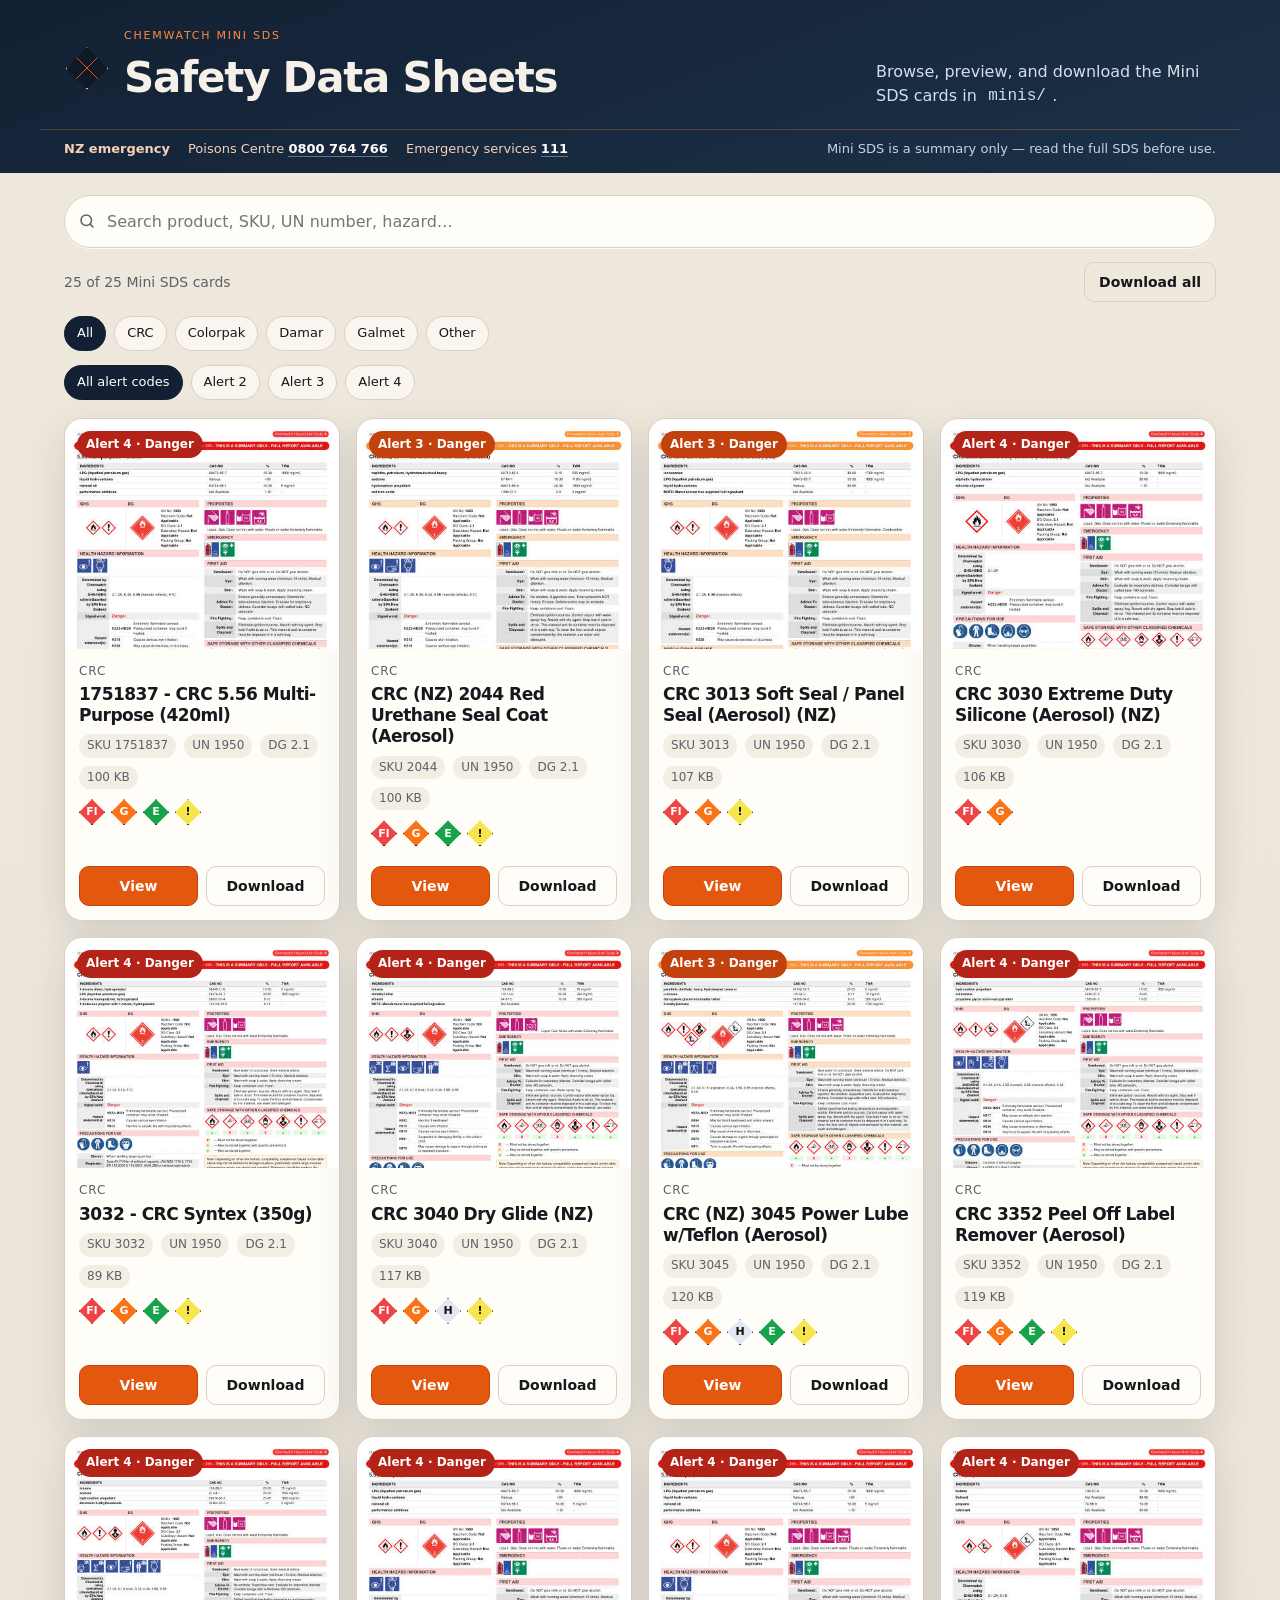
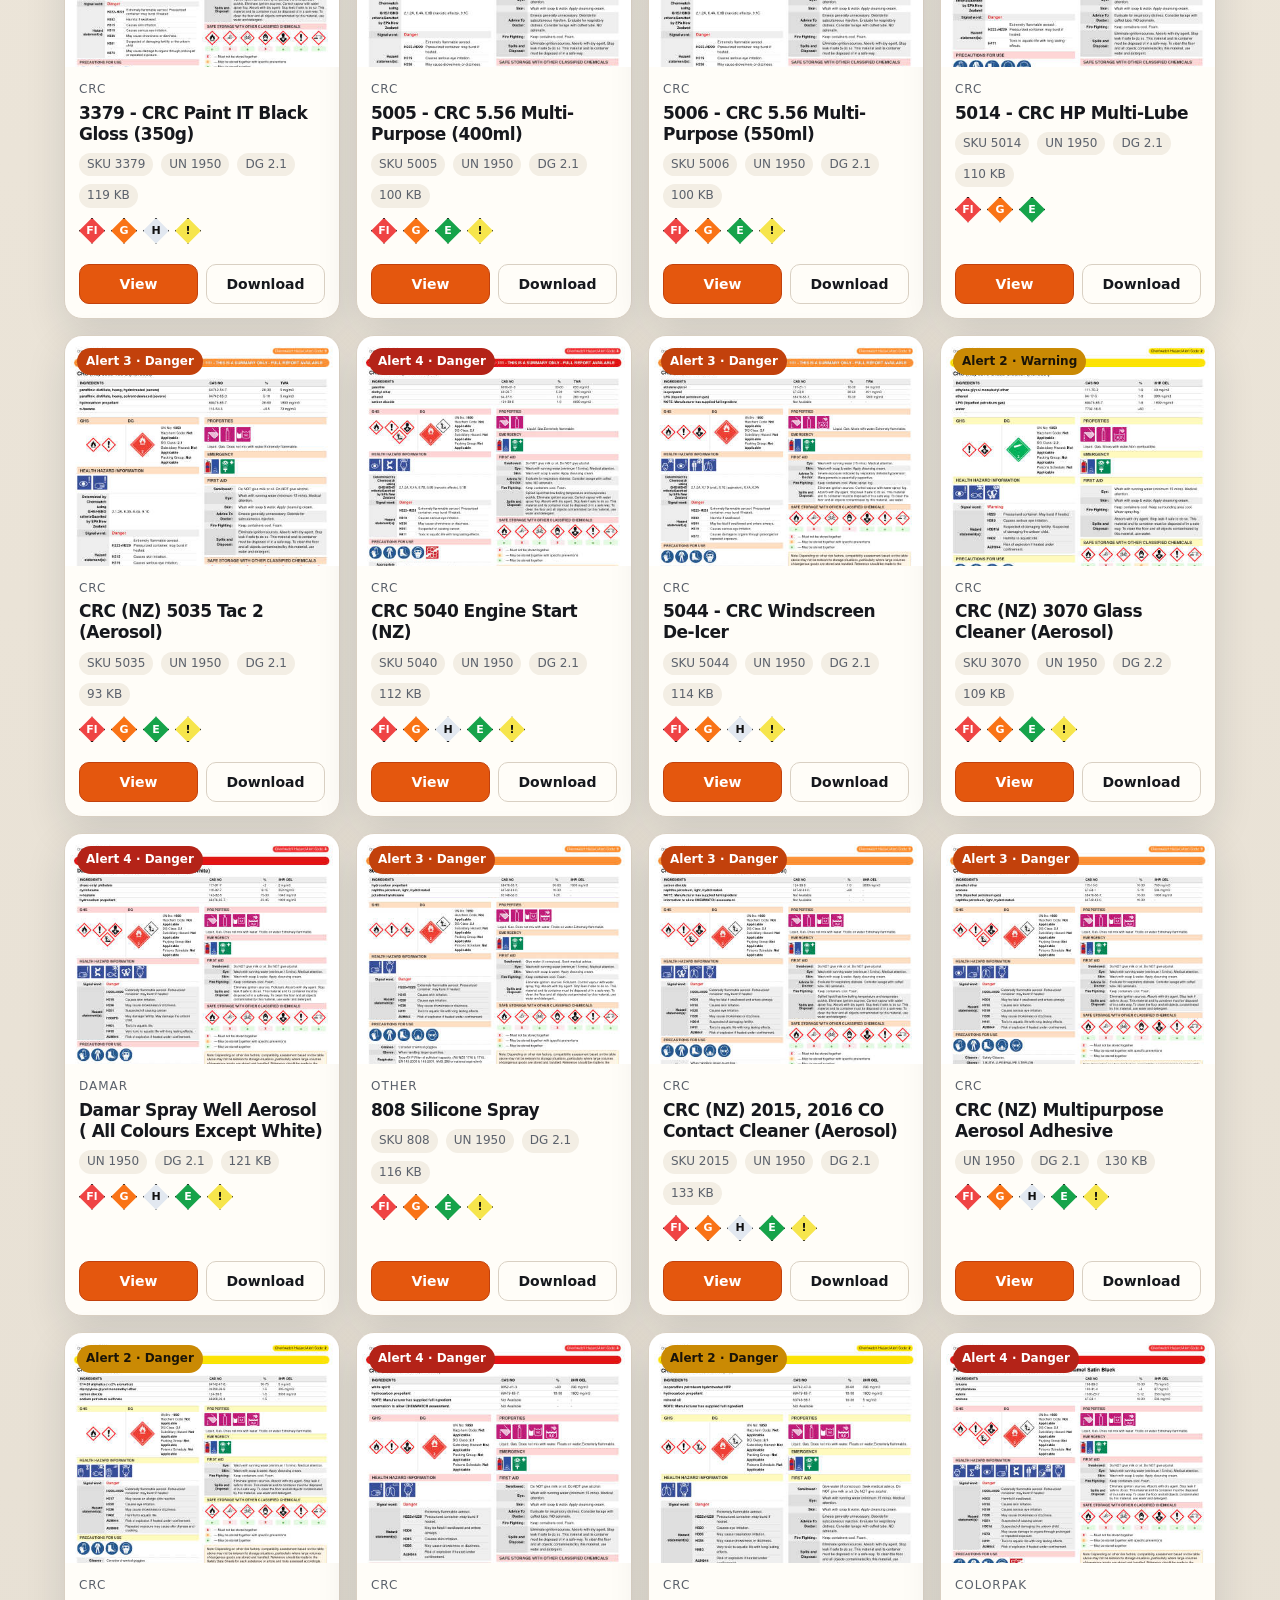
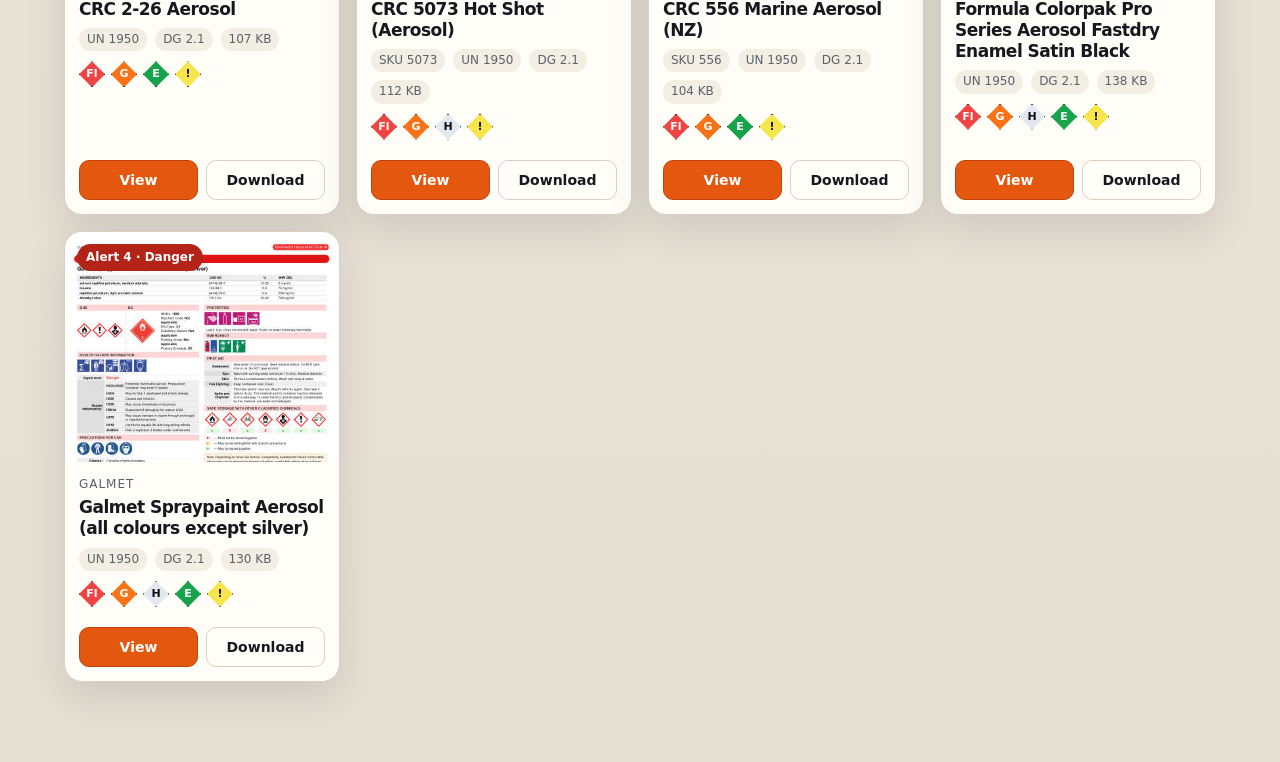
==== index.html @ f5f1927e "Add Mini SDS library website for viewing and downloading cards Serve the PDFs in minis/ as a searcha" ====
<!DOCTYPE html>
<html lang="en">
  <head>
    <meta charset="utf-8" />
    <meta name="viewport" content="width=device-width, initial-scale=1" />
    <title>Mini SDS Library</title>
    <meta
      name="description"
      content="View and download Mini Safety Data Sheet cards."
    />
    <link rel="icon" href="assets/favicon.svg" type="image/svg+xml" />
    <link rel="stylesheet" href="assets/app.css" />
  </head>
  <body>
    <a class="skip" href="#results">Skip to cards</a>

    <header class="masthead">
      <div class="masthead__inner">
        <div class="brand">
          <span class="brand__mark" aria-hidden="true"></span>
          <div>
            <p class="brand__kicker">Chemwatch Mini SDS</p>
            <h1>Safety Data Sheets</h1>
          </div>
        </div>
        <p class="brand__lede">
          Browse, preview, and download the Mini SDS cards in
          <code>minis/</code>.
        </p>
      </div>
      <div class="emergency" role="note">
        <strong>NZ emergency</strong>
        <span>Poisons Centre <a href="tel:0800764766">0800 764 766</a></span>
        <span>Emergency services <a href="tel:111">111</a></span>
        <span class="emergency__note">Mini SDS is a summary only — read the full SDS before use.</span>
      </div>
    </header>

    <main>
      <section class="toolbar" aria-label="Search and filters">
        <label class="search">
          <span class="visually-hidden">Search Mini SDS cards</span>
          <svg viewBox="0 0 24 24" aria-hidden="true">
            <circle cx="11" cy="11" r="7" fill="none" stroke="currentColor" stroke-width="2" />
            <path d="M20 20l-3.5-3.5" fill="none" stroke="currentColor" stroke-width="2" stroke-linecap="round" />
          </svg>
          <input
            id="q"
            type="search"
            placeholder="Search product, SKU, UN number, hazard…"
            autocomplete="off"
            spellcheck="false"
          />
        </label>

        <div class="toolbar__meta">
          <p id="status" class="status">Loading cards…</p>
          <a class="btn btn--ghost" href="minis.zip" download>
            Download all
          </a>
        </div>

        <div class="filters" id="brand-filters" role="tablist" aria-label="Brand"></div>
        <div class="filters" id="alert-filters" role="group" aria-label="Hazard alert"></div>
      </section>

      <p id="empty" class="empty" hidden>No Mini SDS cards match that search.</p>
      <section id="results" class="grid" aria-live="polite"></section>
    </main>

    <div id="viewer" class="viewer" hidden>
      <div class="viewer__bar">
        <div class="viewer__nav">
          <button class="btn btn--ghost" id="prev" type="button">Previous</button>
          <button class="btn btn--ghost" id="next" type="button">Next</button>
        </div>
        <div class="viewer__title">
          <p id="viewer-kicker" class="eyebrow"></p>
          <h2 id="viewer-title"></h2>
        </div>
        <div class="viewer__actions">
          <a class="btn" id="open-tab" target="_blank" rel="noopener">Open PDF</a>
          <a class="btn btn--primary" id="download" download>Download</a>
          <button class="btn btn--ghost" id="close" type="button">Close</button>
        </div>
      </div>
      <iframe id="frame" title="Mini SDS preview"></iframe>
    </div>

    <script src="assets/app.js" type="module"></script>
  </body>
</html>
---- assets/app.css ----
:root {
  --ink: #16181d;
  --muted: #5b616b;
  --paper: #efe8dc;
  --card: #fffdf8;
  --navy: #132033;
  --navy-2: #1c3148;
  --amber: #e4570e;
  --amber-2: #ff8a3d;
  --line: #d9d0c3;
  --danger: #b42318;
  --warn: #b45309;
  --ok: #17643b;
  --shadow: 0 14px 40px rgba(19, 32, 51, 0.12);
  --radius: 18px;
}

* {
  box-sizing: border-box;
}

html,
body {
  margin: 0;
  min-height: 100%;
  background:
    radial-gradient(1200px 420px at 10% -10%, #ffe1c4 0%, transparent 55%),
    linear-gradient(180deg, var(--paper), #e6dfd3);
  color: var(--ink);
  font: 16px/1.45 "Segoe UI", "Helvetica Neue", system-ui, sans-serif;
}

code {
  font-family: ui-monospace, "SFMono-Regular", Menlo, Consolas, monospace;
  background: rgba(19, 32, 51, 0.06);
  padding: 0.08em 0.4em;
  border-radius: 6px;
}

a {
  color: inherit;
}

.skip {
  position: absolute;
  left: 12px;
  top: -40px;
  background: #fff;
  padding: 8px 12px;
  z-index: 20;
}

.skip:focus {
  top: 12px;
}

.visually-hidden {
  position: absolute;
  width: 1px;
  height: 1px;
  overflow: hidden;
  clip: rect(0 0 0 0);
}

.masthead {
  background: linear-gradient(160deg, var(--navy), var(--navy-2));
  color: #f6f1e8;
}

.masthead__inner {
  max-width: 1200px;
  margin: 0 auto;
  padding: 28px 24px 20px;
  display: flex;
  justify-content: space-between;
  gap: 24px;
  align-items: flex-end;
}

.brand {
  display: flex;
  gap: 14px;
  align-items: center;
}

.brand__mark {
  width: 46px;
  height: 46px;
  background:
    linear-gradient(135deg, transparent 49%, var(--amber) 49% 51%, transparent 51%),
    linear-gradient(45deg, transparent 49%, var(--amber) 49% 51%, transparent 51%),
    #0e1826;
  clip-path: polygon(50% 4%, 96% 50%, 50% 96%, 4% 50%);
  box-shadow: inset 0 0 0 3px #f4d2b6;
  flex: none;
}

.brand__kicker,
.eyebrow {
  margin: 0 0 4px;
  letter-spacing: 0.16em;
  text-transform: uppercase;
  font-size: 11px;
  color: var(--amber-2);
}

h1,
h2 {
  margin: 0;
  font-weight: 700;
  letter-spacing: -0.03em;
}

h1 {
  font-size: clamp(28px, 4vw, 42px);
}

.brand__lede {
  max-width: 340px;
  margin: 0;
  color: #d7deea;
}

.emergency {
  display: flex;
  flex-wrap: wrap;
  gap: 8px 18px;
  max-width: 1200px;
  margin: 0 auto;
  padding: 10px 24px 14px;
  color: #f3d2b8;
  font-size: 13px;
  border-top: 1px solid rgba(255, 138, 61, 0.25);
}

.emergency a {
  color: #fff;
  font-weight: 700;
  text-decoration: none;
  border-bottom: 1px solid rgba(255, 255, 255, 0.35);
}

.emergency__note {
  margin-left: auto;
  color: #c9d3e2;
}

main {
  max-width: 1200px;
  margin: 0 auto;
  padding: 22px 24px 80px;
}

.toolbar {
  display: grid;
  gap: 14px;
  margin-bottom: 18px;
}

.search {
  position: relative;
  display: block;
}

.search svg {
  position: absolute;
  width: 18px;
  height: 18px;
  left: 14px;
  top: 50%;
  transform: translateY(-50%);
  color: var(--muted);
}

.search input {
  width: 100%;
  border: 1px solid var(--line);
  background: var(--card);
  border-radius: 999px;
  padding: 14px 18px 14px 42px;
  font: inherit;
  color: var(--ink);
  box-shadow: 0 1px 0 rgba(255, 255, 255, 0.8);
}

.search input:focus {
  outline: 3px solid rgba(228, 87, 14, 0.28);
  border-color: var(--amber);
}

.toolbar__meta {
  display: flex;
  justify-content: space-between;
  align-items: center;
  gap: 12px;
}

.status {
  margin: 0;
  color: var(--muted);
  font-size: 14px;
}

.filters {
  display: flex;
  flex-wrap: wrap;
  gap: 8px;
}

.chip {
  border: 1px solid var(--line);
  background: rgba(255, 253, 248, 0.7);
  color: var(--ink);
  border-radius: 999px;
  padding: 7px 12px;
  font: inherit;
  font-size: 13px;
  cursor: pointer;
}

.chip.is-active {
  background: var(--navy);
  border-color: var(--navy);
  color: #fff;
}

.chip[data-alert="4"].is-active { background: #8e160e; border-color: #8e160e; }
.chip[data-alert="3"].is-active { background: #9a3412; border-color: #9a3412; }
.chip[data-alert="2"].is-active { background: #854d0e; border-color: #854d0e; }
.chip[data-alert="1"].is-active { background: #1d4ed8; border-color: #1d4ed8; }

.btn {
  display: inline-flex;
  align-items: center;
  justify-content: center;
  gap: 8px;
  min-height: 40px;
  padding: 0 14px;
  border-radius: 10px;
  border: 1px solid var(--line);
  background: var(--card);
  color: var(--ink);
  text-decoration: none;
  font: inherit;
  font-size: 14px;
  font-weight: 650;
  cursor: pointer;
}

.btn--primary {
  background: var(--amber);
  border-color: #c2410c;
  color: #fff;
}

.btn--ghost {
  background: transparent;
}

.btn--ghost.light,
.viewer .btn--ghost {
  color: #f3efe7;
  border-color: rgba(255, 255, 255, 0.16);
}

.grid {
  display: grid;
  grid-template-columns: repeat(auto-fill, minmax(270px, 1fr));
  gap: 16px;
}

.card {
  display: grid;
  grid-template-rows: auto 1fr auto;
  background: var(--card);
  border: 1px solid var(--line);
  border-radius: var(--radius);
  overflow: hidden;
  box-shadow: var(--shadow);
  min-height: 100%;
}

.card__preview {
  position: relative;
  background: #d7cbb8;
  min-height: 210px;
  cursor: pointer;
}

.card__preview img {
  display: block;
  width: 100%;
  height: 230px;
  object-fit: cover;
  object-position: top center;
}

.badge {
  position: absolute;
  top: 12px;
  left: 12px;
  display: inline-flex;
  align-items: center;
  gap: 6px;
  padding: 5px 9px;
  border-radius: 999px;
  font-size: 12px;
  font-weight: 700;
  color: #fff;
  background: #444;
}

.badge[data-alert="4"] { background: #b42318; }
.badge[data-alert="3"] { background: #c2410c; }
.badge[data-alert="2"] { background: #ca8a04; color: #1a1408; }
.badge[data-alert="1"] { background: #2563eb; }

.card__body {
  padding: 14px 14px 8px;
}

.card__brand {
  margin: 0 0 4px;
  color: var(--muted);
  font-size: 12px;
  letter-spacing: 0.08em;
  text-transform: uppercase;
}

.card__title {
  margin: 0 0 8px;
  font-size: 17px;
  line-height: 1.25;
}

.card__meta {
  display: flex;
  flex-wrap: wrap;
  gap: 8px;
  margin: 0;
  padding: 0;
  list-style: none;
  color: var(--muted);
  font-size: 12px;
}

.card__meta li {
  background: #f3eee4;
  border-radius: 999px;
  padding: 3px 8px;
}

.pictos {
  display: flex;
  gap: 6px;
  margin-top: 10px;
}

.picto {
  width: 26px;
  height: 26px;
  clip-path: polygon(50% 0, 100% 50%, 50% 100%, 0 50%);
  background: #f6e54c;
  color: #111;
  display: grid;
  place-items: center;
  font-size: 11px;
  font-weight: 800;
  box-shadow: inset 0 0 0 1px #111;
}

.picto[data-kind="flame"] { background: #ef4444; color: #fff; }
.picto[data-kind="gas"] { background: #f97316; color: #fff; }
.picto[data-kind="health"] { background: #e2e8f0; }
.picto[data-kind="environment"] { background: #16a34a; color: #fff; }
.picto[data-kind="exclamation"] { background: #f6e54c; }
.picto[data-kind="corrosion"] { background: #f6e54c; }

.card__actions {
  display: grid;
  grid-template-columns: 1fr 1fr;
  gap: 8px;
  padding: 12px 14px 14px;
}

.empty {
  padding: 48px 12px;
  text-align: center;
  color: var(--muted);
}

.viewer {
  position: fixed;
  inset: 0;
  background: #0d1520;
  z-index: 30;
  display: grid;
  grid-template-rows: auto 1fr;
}

.viewer[hidden] {
  display: none;
}

.viewer__bar {
  display: grid;
  grid-template-columns: auto 1fr auto;
  gap: 16px;
  align-items: center;
  padding: 12px 16px;
  background: #132033;
  color: #f6f1e8;
}

.viewer__nav {
  display: flex;
  gap: 8px;
}

.viewer__title h2 {
  font-size: 18px;
}

.viewer__actions {
  display: flex;
  gap: 8px;
  flex-wrap: wrap;
  justify-content: flex-end;
}

.viewer iframe {
  width: 100%;
  height: 100%;
  border: 0;
  background: #525659;
}

body.viewing {
  overflow: hidden;
}

@media (max-width: 800px) {
  .masthead__inner {
    flex-direction: column;
    align-items: flex-start;
  }

  .emergency__note {
    margin-left: 0;
  }

  .viewer__bar {
    grid-template-columns: 1fr;
  }
}
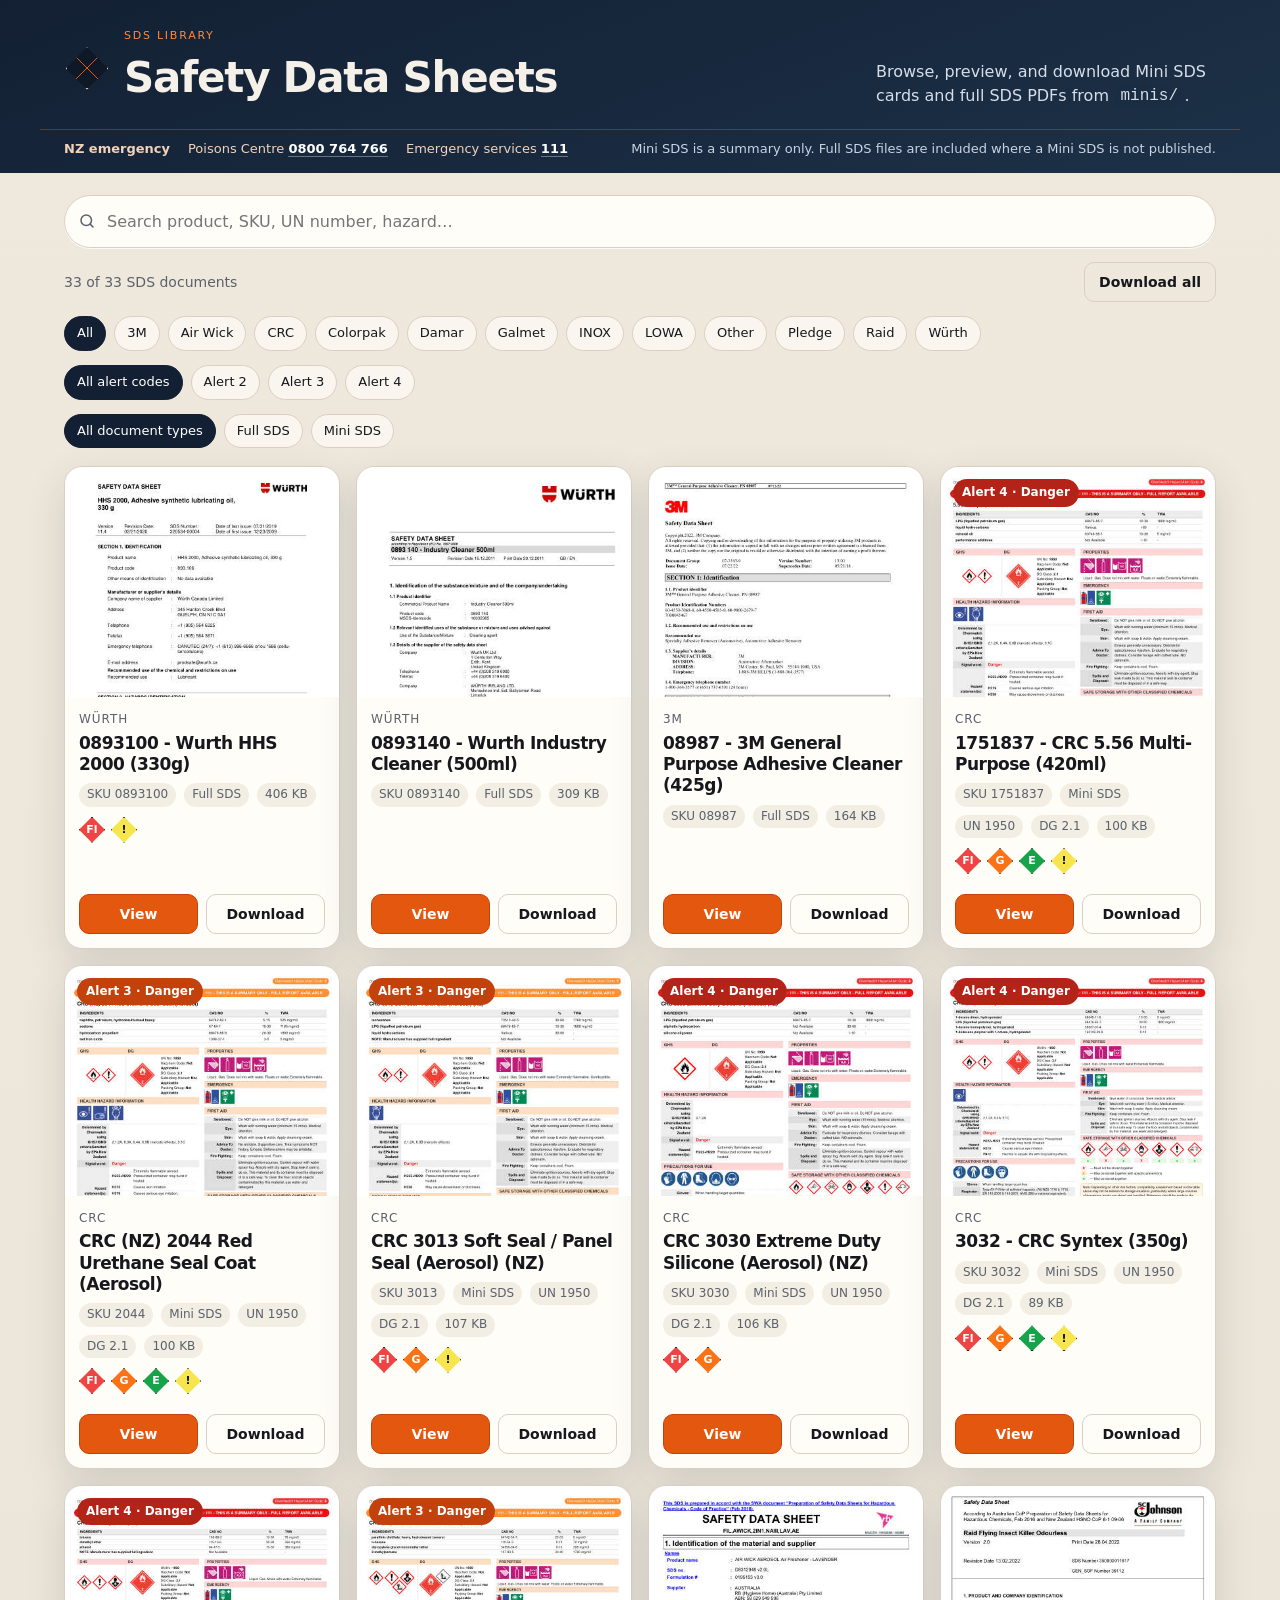
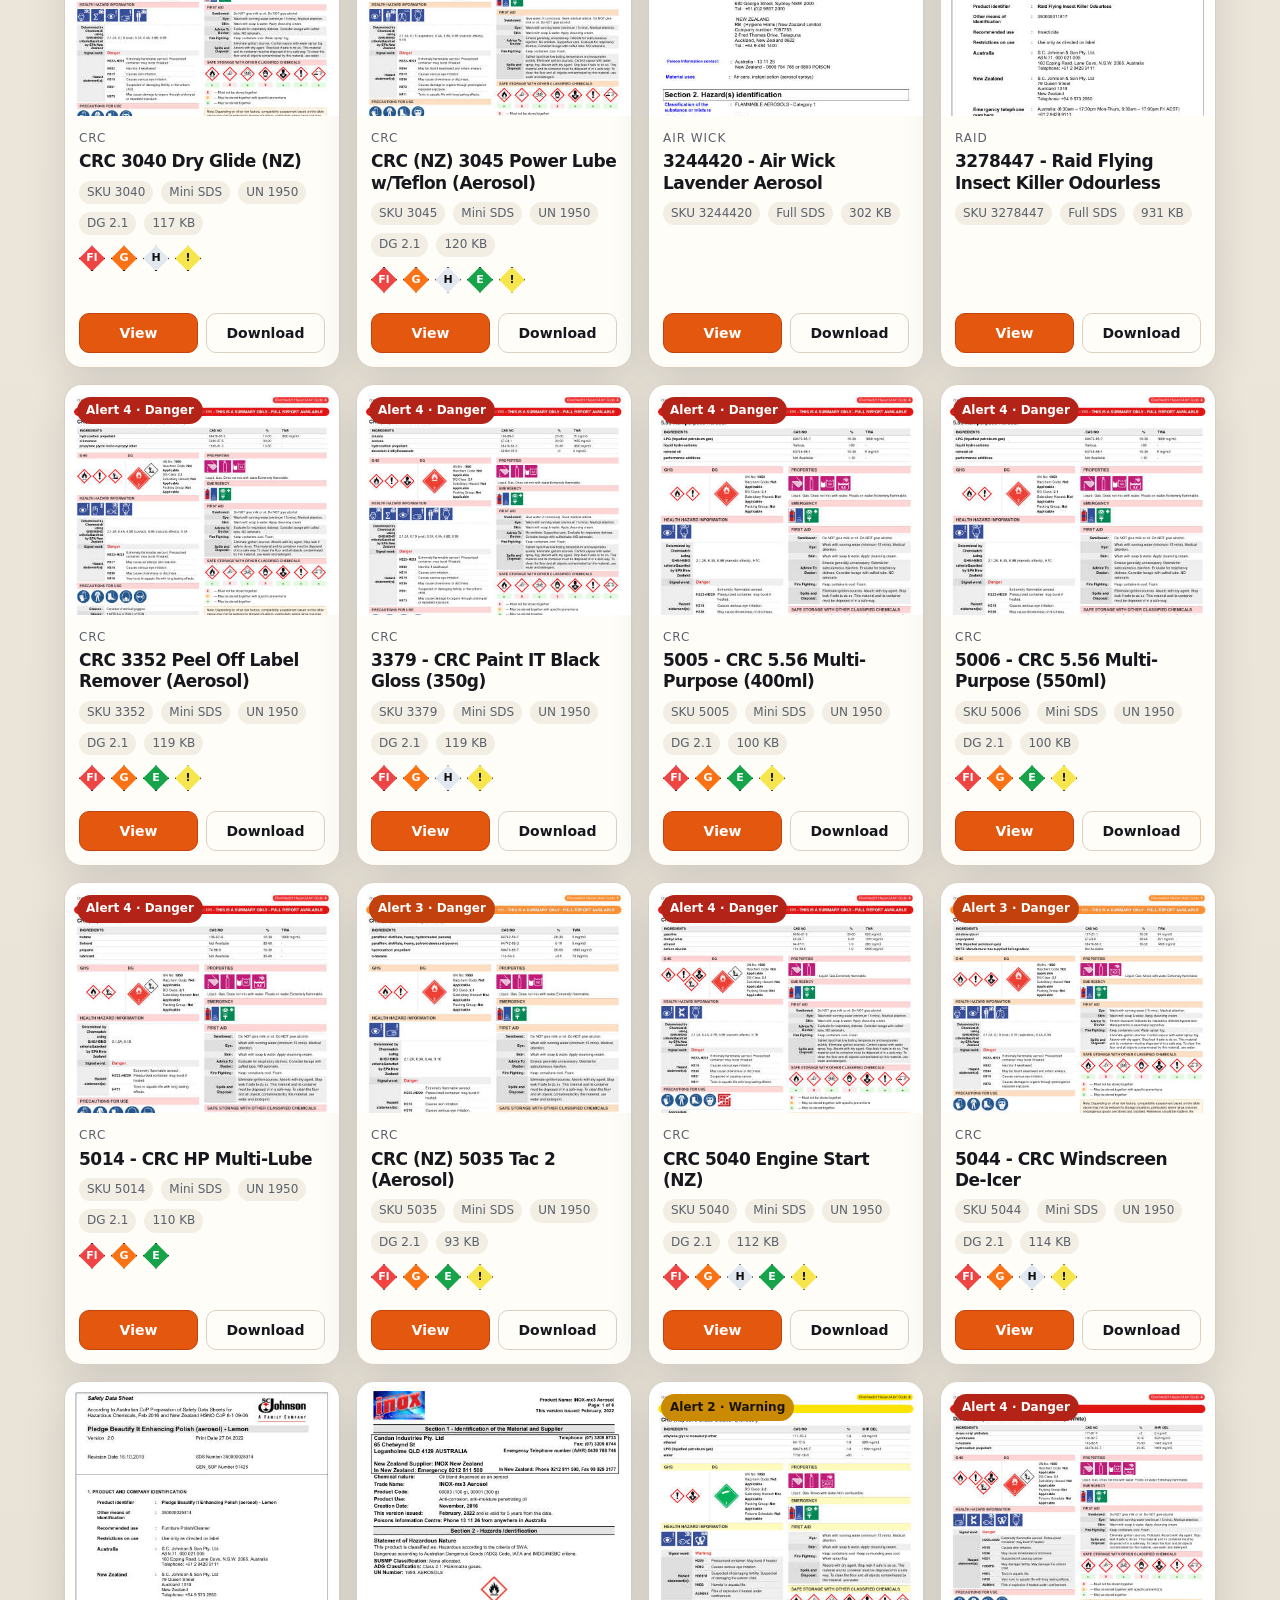
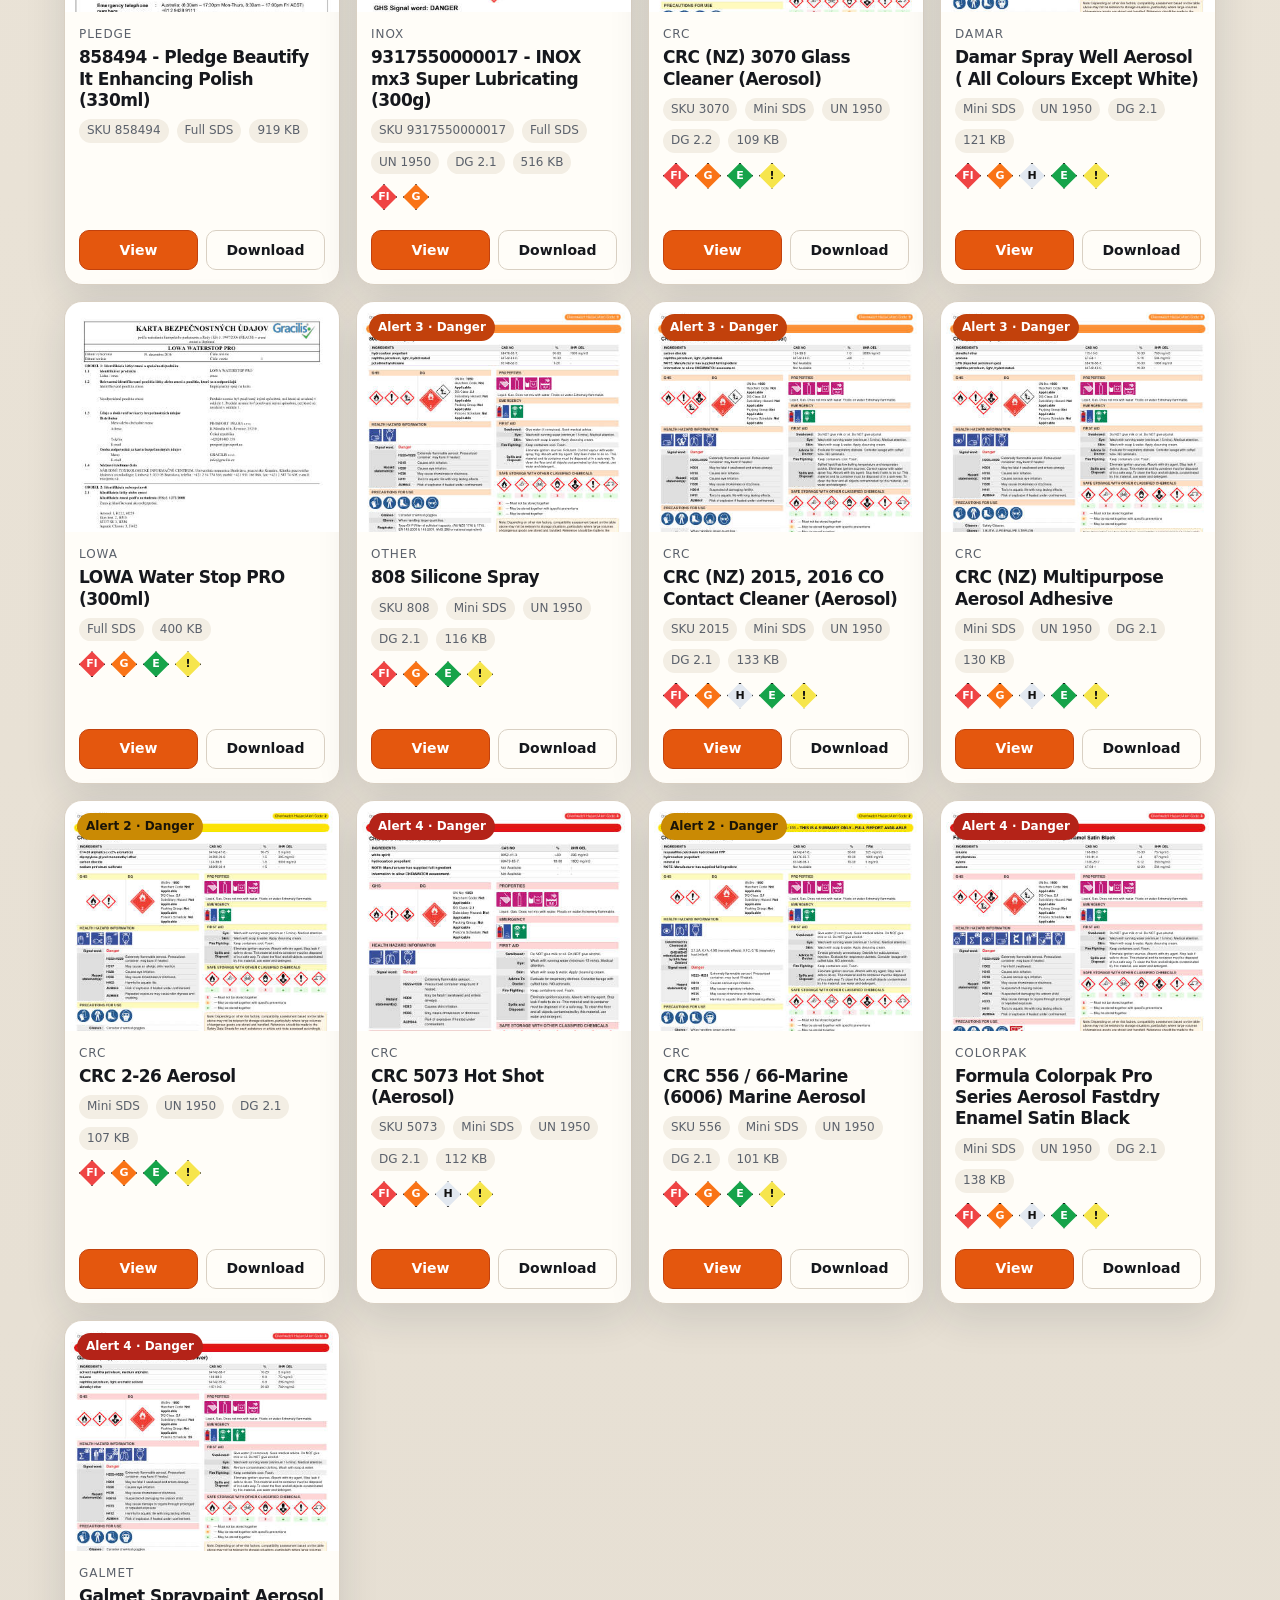
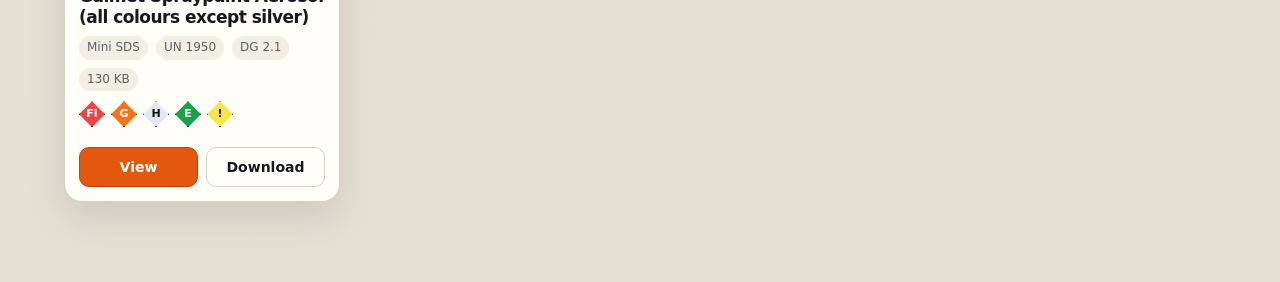
==== commit 12e7f26c: "Add SDS files for missing shelf products Pull in vendor SDS PDFs where Chemwatch Mini SDS cards are " ====
--- a/index.html
+++ b/index.html
@@ -19,12 +19,12 @@
         <div class="brand">
           <span class="brand__mark" aria-hidden="true"></span>
           <div>
-            <p class="brand__kicker">Chemwatch Mini SDS</p>
+            <p class="brand__kicker">SDS library</p>
             <h1>Safety Data Sheets</h1>
           </div>
         </div>
         <p class="brand__lede">
-          Browse, preview, and download the Mini SDS cards in
+          Browse, preview, and download Mini SDS cards and full SDS PDFs from
           <code>minis/</code>.
         </p>
       </div>
@@ -32,7 +32,7 @@
         <strong>NZ emergency</strong>
         <span>Poisons Centre <a href="tel:0800764766">0800 764 766</a></span>
         <span>Emergency services <a href="tel:111">111</a></span>
-        <span class="emergency__note">Mini SDS is a summary only — read the full SDS before use.</span>
+        <span class="emergency__note">Mini SDS is a summary only. Full SDS files are included where a Mini SDS is not published.</span>
       </div>
     </header>
 
@@ -62,6 +62,7 @@
 
         <div class="filters" id="brand-filters" role="tablist" aria-label="Brand"></div>
         <div class="filters" id="alert-filters" role="group" aria-label="Hazard alert"></div>
+        <div class="filters" id="kind-filters" role="group" aria-label="Document type"></div>
       </section>
 
       <p id="empty" class="empty" hidden>No Mini SDS cards match that search.</p>
